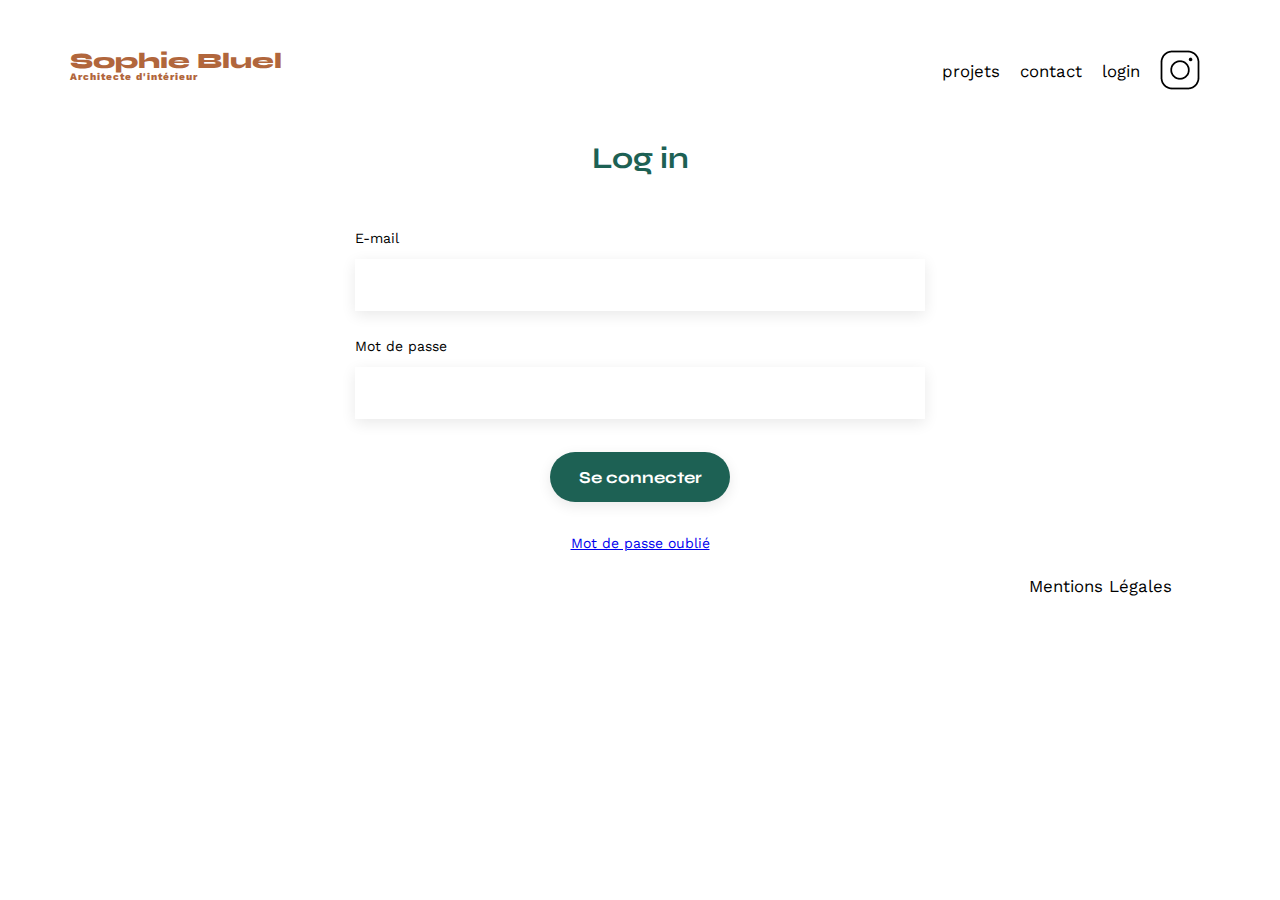
==== FrontEnd/login.html @ d0076750 "first comit" ====
<!DOCTYPE html>
<html lang="fr">
<head>
	<meta charset="UTF-8">
	<title>Sophie Bluel - Architecte d'intérieur</title>
	<meta name="viewport" content="width=device-width, initial-scale=1.0">
	<link rel="preconnect" href="https://fonts.googleapis.com">
	<link rel="preconnect" href="https://fonts.gstatic.com" crossorigin>
	<link href="https://fonts.googleapis.com/css2?family=Syne:wght@700;800&family=Work+Sans&display=swap" rel="stylesheet">
	<meta name="description" content="">
	<link rel="stylesheet" href="./assets/style.css">
	<script type="module" src="works.js"></script>
</head>
<body>
<header>
	<h1>Sophie Bluel <span>Architecte d'intérieur</span></h1>
	<nav>
		<ul>
			<li>projets</li>
			<li>contact</li>
			<li>login</li>
			<li><img src="./assets/icons/instagram.png" alt="Instagram"></li>
		</ul>
	</nav>
</header>
<main>
	<section id="login">
		<h2>Log in</h2>
		<form action="#" method="post">
			<label for="email">E-mail</label>
			<input type="email" name="email" id="email">
			<label for="password">Mot de passe</label>
			<input type="password" name="password" id="password">
			<input type="submit" value="Se connecter">
			<a href="#">Mot de passe oublié</a>
		</form>
	</section>
</main>
<footer>
	<nav>
		<ul>
			<li>Mentions Légales</li>
		</ul>
	</nav>
</footer>
</body>
</html>
---- FrontEnd/assets/style.css ----
/* http://meyerweb.com/eric/tools/css/reset/
   v2.0 | 20110126
   License: none (public domain)
*/

html, body, div, span, applet, object, iframe,
h1, h2, h3, h4, h5, h6, p, blockquote, pre,
a, abbr, acronym, address, big, cite, code,
del, dfn, em, img, ins, kbd, q, s, samp,
small, strike, strong, sub, sup, tt, var,
b, u, i, center,
dl, dt, dd, ol, ul, li,
fieldset, form, label, legend,
table, caption, tbody, tfoot, thead, tr, th, td,
article, aside, canvas, details, embed,
figure, figcaption, footer, header, hgroup,
menu, nav, output, ruby, section, summary,
time, mark, audio, video {
	margin: 0;
	padding: 0;
	border: 0;
	font-size: 100%;
	font: inherit;
	vertical-align: baseline;
}
/* HTML5 display-role reset for older browsers */
article, aside, details, figcaption, figure,
footer, header, hgroup, menu, nav, section {
	display: block;
}
body {
	line-height: 1;
}
ol, ul {
	list-style: none;
}
blockquote, q {
	quotes: none;
}
blockquote:before, blockquote:after,
q:before, q:after {
	content: '';
	content: none;
}
table {
	border-collapse: collapse;
	border-spacing: 0;
}
/** end reset css**/
body {
	max-width: 1140px;
	margin:auto;
	font-family: 'Work Sans' ;
	font-size: 14px;
}
header {
	display: flex;
	justify-content: space-between;
	margin: 50px 0
}
section {
	margin: 50px 0
}

h1{
	display: flex;
	flex-direction: column;
	font-family: 'Syne';
	font-size: 22px;
	font-weight: 800;
	color: #B1663C
}

h1 > span {
	font-family: 'Work Sans';
	font-size:10px;
	letter-spacing: 0.1em;
;
}

h2{
	font-family: 'Syne';
	font-weight: 700;
	font-size: 30px;
	color: #1D6154
}
nav ul {
	display: flex;
	align-items: center;
	list-style-type: none;

}
nav li {
	padding: 0 10px;
	font-size: 1.2em;
}

li:hover {
	color: #B1663C;
}
#introduction {
	display: flex;
	align-items: center;
}
#introduction figure {
	flex: 1
}
#introduction img {
	display: block;
	margin: auto;
	width: 80%;
}

#introduction article {
	flex: 1
}
#introduction h2 {
	margin-bottom: 1em;
}

#introduction p {
	margin-bottom: 0.5em;
}
#portfolio h2 {
	text-align: center;
	margin-bottom: 1em;
}

.filtre{
	text-align: center;
	margin-bottom: 50px;
}

.button{
	height: 37px;
	min-width: 100px;
	color: #1D6154;
	border: 1px solid #1D6154;
	border-radius: 20px;
	font-size: 16px;
	font-weight: 700;
	font-family: 'Syne';
}

.button:hover{
	color: white;
	background-color: #1D6154;
}

.button_active{
	color: white;
	background-color: #1D6154;
}

.gallery {
	width: 100%;
	display: grid;
	grid-template-columns: 1fr 1fr 1fr;
	grid-column-gap: 20px;
	grid-row-gap: 20px;
}

.gallery img {
	width: 100%;

}
#contact {
	width: 50%;
	margin: auto;
}
#contact > * {
	text-align: center;

}
#contact h2{
	margin-bottom: 20px;
}
#contact form {
	text-align: left;
	margin-top:30px;
	display: flex;
	flex-direction: column;
}

#contact input {
	height: 50px;
	font-size: 1.2em;
	border: none;
	box-shadow: 0px 4px 14px rgba(0, 0, 0, 0.09);
}

#contact label {
	margin: 2em 0 1em 0;
}

#contact textarea {
	border: none;
	box-shadow: 0px 4px 14px rgba(0, 0, 0, 0.09);
}

input[type="submit"]{
	font-family: 'Syne';
	font-weight: 700;
	color: white;
	background-color: #1D6154;
	margin : 2em auto ;
	width: 180px;
	text-align: center;
	border-radius: 60px ;
}

#login {
	width: 50%;
	margin: auto;
}
#login > * {
	text-align: center;

}

#login h2{
	margin-bottom: 20px;
}

#login form {
	text-align: left;
	margin-top:30px;
	display: flex;
	flex-direction: column;
}

#login input {
	height: 50px;
	font-size: 1.2em;
	border: none;
	box-shadow: 0px 4px 14px rgba(0, 0, 0, 0.09);
}

#login label {
	margin: 2em 0 1em 0;
}

#login textarea {
	border: none;
	box-shadow: 0px 4px 14px rgba(0, 0, 0, 0.09);
}

#login a{
	text-align: center;

}

footer nav ul {
	display: flex;
	justify-content: flex-end;
	margin: 2em
}
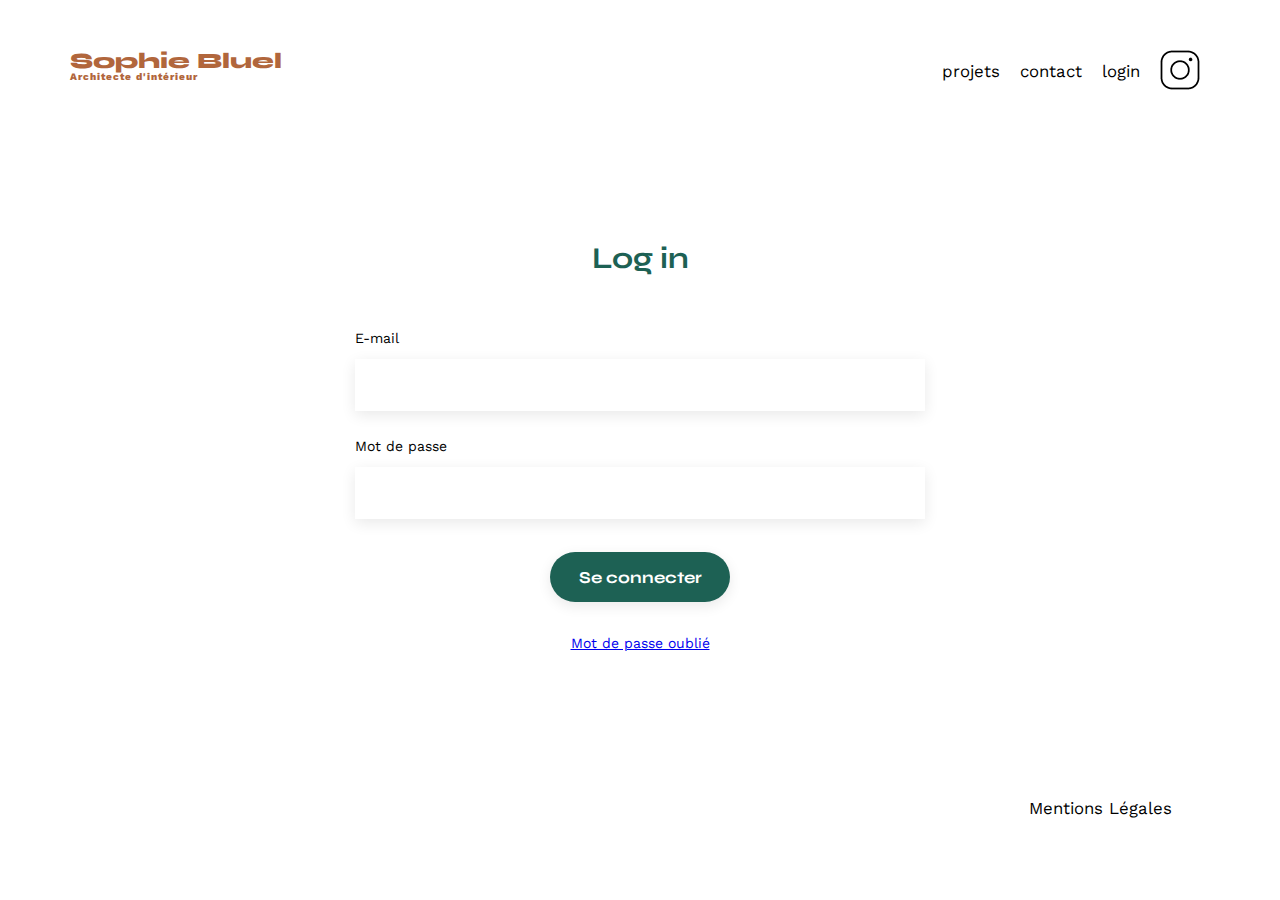
==== commit 0bdfe500: "repo 28/11/23 add modal" ====
--- a/FrontEnd/login.html
+++ b/FrontEnd/login.html
@@ -9,7 +9,7 @@
 	<link href="https://fonts.googleapis.com/css2?family=Syne:wght@700;800&family=Work+Sans&display=swap" rel="stylesheet">
 	<meta name="description" content="">
 	<link rel="stylesheet" href="./assets/style.css">
-	<script type="module" src="works.js"></script>
+	<script type="module" src="login.js"></script>
 </head>
 <body>
 <header>
@@ -26,12 +26,12 @@
 <main>
 	<section id="login">
 		<h2>Log in</h2>
-		<form action="#" method="post">
+		<form action="#" method="post" id="loginForm">
 			<label for="email">E-mail</label>
 			<input type="email" name="email" id="email">
 			<label for="password">Mot de passe</label>
 			<input type="password" name="password" id="password">
-			<input type="submit" value="Se connecter">
+			<input type="submit" value="Se connecter" id="butonSubmit">
 			<a href="#">Mot de passe oublié</a>
 		</form>
 	</section>
@@ -43,5 +43,6 @@
 		</ul>
 	</nav>
 </footer>
+
 </body>
 </html>
--- a/FrontEnd/assets/style.css
+++ b/FrontEnd/assets/style.css
@@ -121,6 +121,7 @@
 #introduction p {
 	margin-bottom: 0.5em;
 }
+
 #portfolio h2 {
 	text-align: center;
 	margin-bottom: 1em;
@@ -211,7 +212,7 @@
 
 #login {
 	width: 50%;
-	margin: auto;
+	margin:  150px auto;
 }
 #login > * {
 	text-align: center;
@@ -256,3 +257,46 @@
 	margin: 2em
 }
 
+/** modale**/
+
+.modale{
+	position: fixed;
+	top: 0;
+	left: 0;
+	width: 100%;
+	height: 100%;
+	background-color: rgba(0, 0, 0, 0.8);
+	display: flex;
+	align-items: center;
+	justify-content: center;
+}
+
+.modal_wraper{
+	display: flex;
+	flex-direction: column;
+	align-items: center;
+	overflow: auto;
+	background-color: #FFF;
+	border-radius: 10px;
+	width: 630px;
+	max-width: calc(100vw - 20px);
+	max-width: calc(100vh - 20px);
+	padding: 20px;
+}
+
+/** erreur**/
+
+.error{
+	text-align: center;
+	padding: 15px;
+	border: 1px solid red;
+	border-radius: 15px;
+	background-color: rgb(245, 183, 177);
+}
+
+.txt__error{
+	font-size: 18px;
+	font-weight: 700;
+	color: red;
+}
+
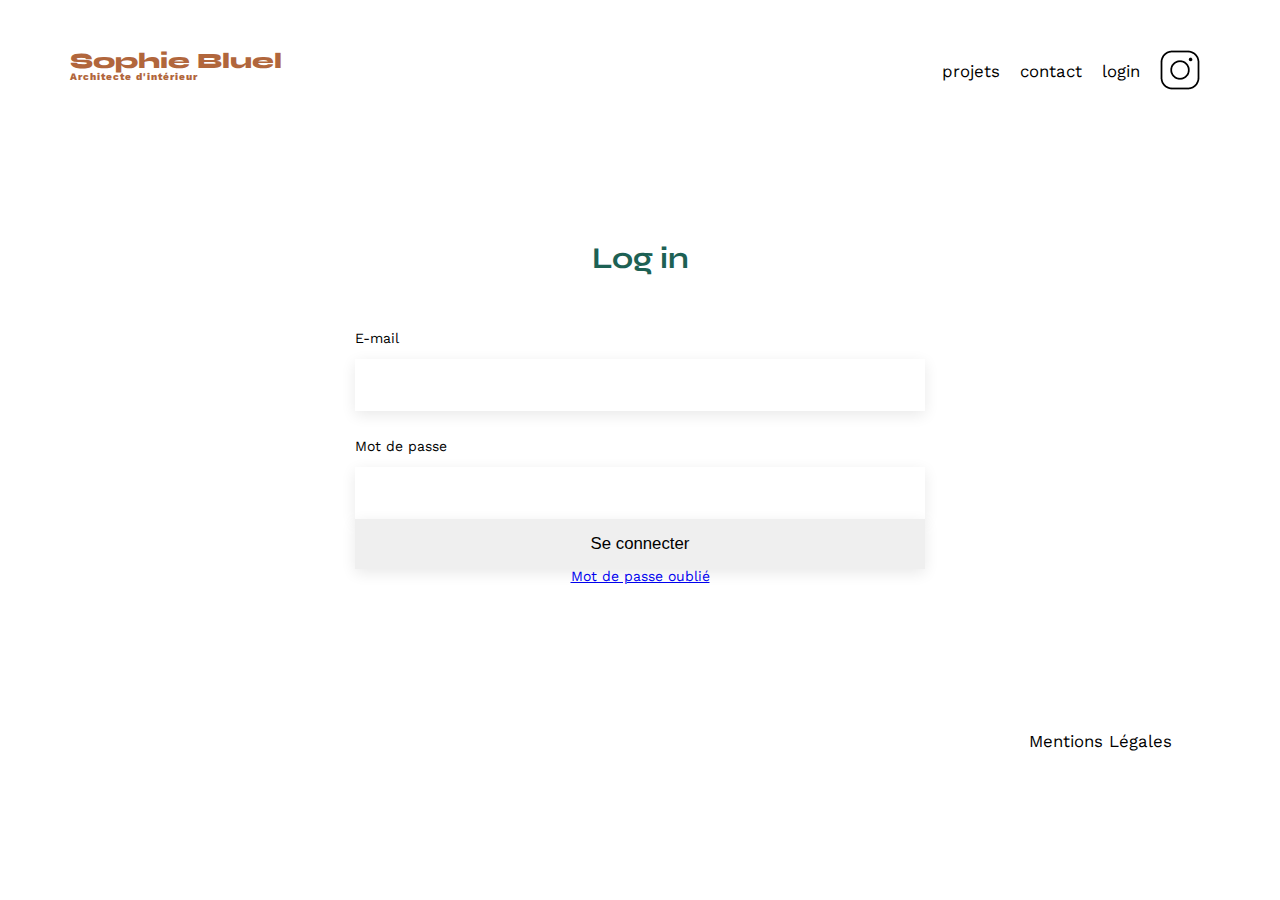
==== commit 2ec9a14a: "comit" ====
--- a/FrontEnd/login.html
+++ b/FrontEnd/login.html
@@ -34,6 +34,9 @@
 			<input type="submit" value="Se connecter" id="butonSubmit">
 			<a href="#">Mot de passe oublié</a>
 		</form>
+		<div id="errorLogin" class="error__login">
+
+		</div>
 	</section>
 </main>
 <footer>
--- a/FrontEnd/assets/style.css
+++ b/FrontEnd/assets/style.css
@@ -98,6 +98,11 @@
 li:hover {
 	color: #B1663C;
 }
+
+.dispnone{
+	display: none;
+}
+
 #introduction {
 	display: flex;
 	align-items: center;
@@ -130,6 +135,12 @@
 .filtre{
 	text-align: center;
 	margin-bottom: 50px;
+}
+
+.modify{
+	position: relative;
+	bottom: 50px;
+	left: 160px;
 }
 
 .button{
@@ -199,7 +210,7 @@
 	box-shadow: 0px 4px 14px rgba(0, 0, 0, 0.09);
 }
 
-input[type="submit"]{
+.buttonAdd{
 	font-family: 'Syne';
 	font-weight: 700;
 	color: white;
@@ -275,7 +286,6 @@
 	display: flex;
 	flex-direction: column;
 	align-items: center;
-	overflow: auto;
 	background-color: #FFF;
 	border-radius: 10px;
 	width: 630px;
@@ -284,6 +294,137 @@
 	padding: 20px;
 }
 
+.modal_wraper h3{
+	font-size: 26px;
+	font-weight: 400;
+	padding: 10px 0 42px 0;
+}
+
+.cards{
+	display: grid;
+	grid-template-columns: 1fr 1fr 1fr 1fr 1fr;
+	grid-column-gap: 10px;
+	grid-row-gap: 25px;
+	border-bottom: 1px solid #B3B3B3;
+	padding-bottom: 68px;
+	position: relative;
+}
+
+.cards_img{
+	width: 70px;
+}
+
+.trashcan{
+	position: absolute;
+	color: white;
+	background-color: black;
+	border-radius: 2px;
+	font-size: 11px;
+	padding: 4px;
+	margin-top: 5px;
+	margin-left: 47px;
+}
+
+.card__input{
+	width: 100%;
+	text-align: center;
+	padding-top: 10px;
+}
+
+
+.card__input input {
+	width: 237px;
+	height:36px;
+	font-size: 14px;
+	border: none;
+	box-shadow: 0px 4px 14px rgba(0, 0, 0, 0.09);
+	color: #FFF;
+}
+
+.close{
+	width: 100%;
+	display: flex;
+	justify-content: flex-end;
+	padding-right: 10px;
+}
+
+.close i{
+	font-size: 24px;
+}
+
+.form{
+	width: 420px;
+	display: flex;
+	flex-direction: column;
+	border-bottom: 1px solid #B3B3B3;
+	padding-bottom: 40px;
+}
+
+.add__image{
+	width: 420px;
+	display: flex;
+	flex-direction: column;
+	align-items: center;
+	background-color: #E8F1F6;
+	border-radius: 3px;
+	padding: 13px 0 19px 0;
+}
+
+.add__image i{
+	font-size: 76px;
+	color: #B9C5CC;
+}
+
+.add__image p{
+	font-size: 10px;
+	font-weight: 400;
+	color: #444444;
+}
+
+.close__modale2{
+	width: 100%;
+	padding: 0 10px 0 10px;
+	display: flex;
+	justify-content: space-between;
+}
+
+.close__modale2 i{
+	font-size: 24px;
+}
+
+.add__image{
+	margin-bottom: 30px;
+}
+
+.form label{
+	font-size: 14px;
+	font-weight: 500;
+	color: #3D3D3D;
+	padding-bottom: 10px;
+
+}
+
+.form input, .form select{
+	height: 51px;
+	border: none;
+	box-shadow: 0px 4px 14px rgba(0, 0, 0, 0.09);
+	color: #6C6C6C;
+	margin-bottom: 20px;
+}
+
+.buttonValidateGray{
+	height: 36px;
+	font-family: 'Syne';
+	font-weight: 700;
+	color: #FFFFFF;
+	background-color: #A7A7A7;
+	margin : 2em auto ;
+	width: 180px;
+	text-align: center;
+	border-radius: 60px ;
+	border: none;
+}
+
 /** erreur**/
 
 .error{
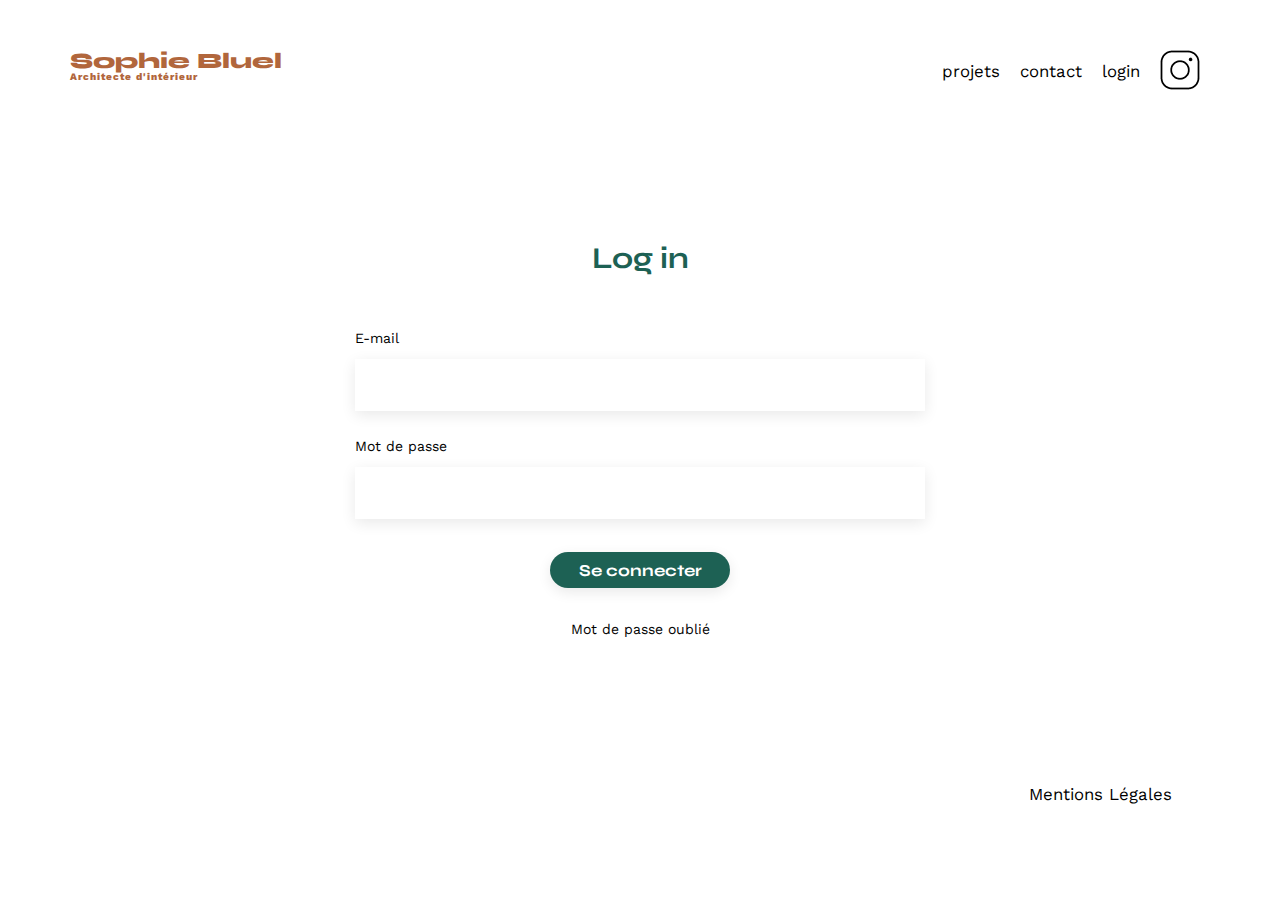
==== commit 56298e69: "comit" ====
--- a/FrontEnd/login.html
+++ b/FrontEnd/login.html
@@ -31,7 +31,7 @@
 			<input type="email" name="email" id="email">
 			<label for="password">Mot de passe</label>
 			<input type="password" name="password" id="password">
-			<input type="submit" value="Se connecter" id="butonSubmit">
+			<input type="submit" value="Se connecter" id="butonSubmit" class="button">
 			<a href="#">Mot de passe oublié</a>
 		</form>
 		<div id="errorLogin" class="error__login">
--- a/FrontEnd/assets/style.css
+++ b/FrontEnd/assets/style.css
@@ -84,6 +84,12 @@
 	font-size: 30px;
 	color: #1D6154
 }
+
+a{
+	text-decoration: none;
+	color: black;
+}
+
 nav ul {
 	display: flex;
 	align-items: center;
@@ -143,7 +149,7 @@
 	left: 160px;
 }
 
-.button{
+.button__filtre{
 	height: 37px;
 	min-width: 100px;
 	color: #1D6154;
@@ -154,7 +160,7 @@
 	font-family: 'Syne';
 }
 
-.button:hover{
+.button__filtre:hover{
 	color: white;
 	background-color: #1D6154;
 }
@@ -195,10 +201,14 @@
 }
 
 #contact input {
+	/* height: 50px; */
+	font-size: 1.2em;
+	border: none;
+	box-shadow: 0px 4px 14px rgba(0, 0, 0, 0.09);
+}
+
+#contact input[name="name"], #contact input[name="email"]{
 	height: 50px;
-	font-size: 1.2em;
-	border: none;
-	box-shadow: 0px 4px 14px rgba(0, 0, 0, 0.09);
 }
 
 #contact label {
@@ -210,16 +220,19 @@
 	box-shadow: 0px 4px 14px rgba(0, 0, 0, 0.09);
 }
 
-.buttonAdd{
+.button{
 	font-family: 'Syne';
 	font-weight: 700;
 	color: white;
 	background-color: #1D6154;
 	margin : 2em auto ;
 	width: 180px;
+	height: 36px;
 	text-align: center;
 	border-radius: 60px ;
 }
+
+
 
 #login {
 	width: 50%;
@@ -242,10 +255,14 @@
 }
 
 #login input {
+	/* height: 50px; */
+	font-size: 1.2em;
+	border: none;
+	box-shadow: 0px 4px 14px rgba(0, 0, 0, 0.09);
+}
+
+#login input[name="email"], #login input[name="password"]{
 	height: 50px;
-	font-size: 1.2em;
-	border: none;
-	box-shadow: 0px 4px 14px rgba(0, 0, 0, 0.09);
 }
 
 #login label {
@@ -310,11 +327,11 @@
 	position: relative;
 }
 
-.cards_img{
+.cards img{
 	width: 70px;
 }
 
-.trashcan{
+.fa-trash-can{
 	position: absolute;
 	color: white;
 	background-color: black;
@@ -356,8 +373,6 @@
 	width: 420px;
 	display: flex;
 	flex-direction: column;
-	border-bottom: 1px solid #B3B3B3;
-	padding-bottom: 40px;
 }
 
 .add__image{
@@ -396,20 +411,47 @@
 	margin-bottom: 30px;
 }
 
-.form label{
+.add__image i{
+	padding-bottom: 6px;
+}
+
+.add__image p{
+	padding-top: 12px;
+}
+
+.label__input{
 	font-size: 14px;
 	font-weight: 500;
 	color: #3D3D3D;
 	padding-bottom: 10px;
-
-}
-
-.form input, .form select{
+}
+
+.form input[name="title"], .form select{
 	height: 51px;
 	border: none;
 	box-shadow: 0px 4px 14px rgba(0, 0, 0, 0.09);
 	color: #6C6C6C;
 	margin-bottom: 20px;
+}
+
+.validate__input{
+	width: 100%;
+	text-align: center;
+	margin-top: 40px;
+	border-top: 1px solid #B3B3B3;
+}
+
+.buttonAdd{
+	height: 36px;
+	font-family: 'Syne';
+	font-weight: 700;
+	color: white;
+	background-color: #1D6154;
+	margin : 2em auto ;
+	width: 180px;
+	text-align: center;
+	border-radius: 60px ;
+	border: none;
 }
 
 .buttonValidateGray{
@@ -425,6 +467,13 @@
 	border: none;
 }
 
+.button__file{
+	background-color: #CBD6DC;
+	border-radius: 50px;
+	padding: 10px 33px 10px 33px;
+	color: #306685;
+}
+
 /** erreur**/
 
 .error{
